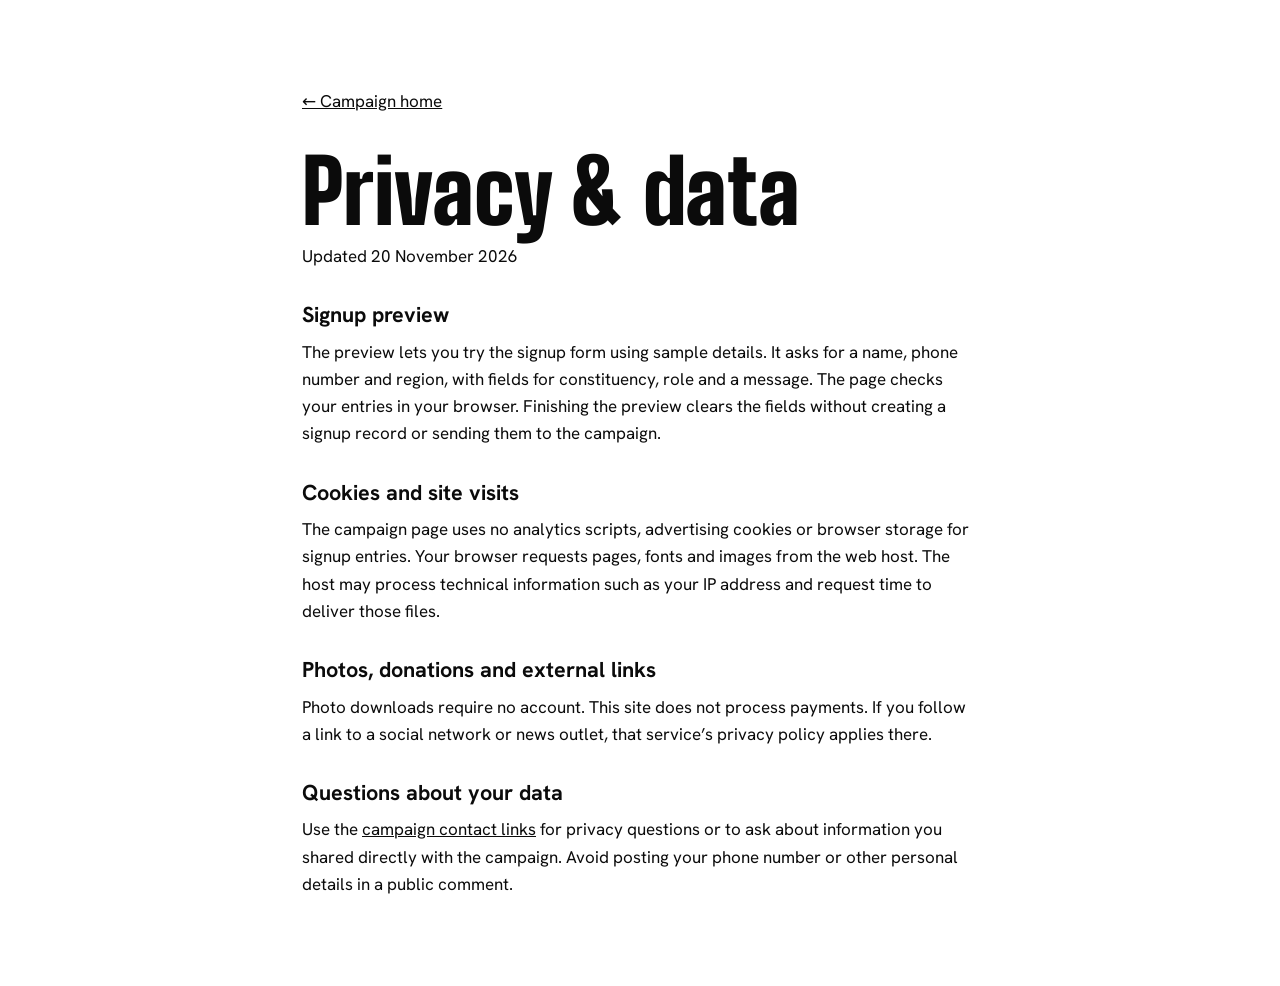
==== privacy.html @ 0f9b3337 "Add files via upload" ====
<!doctype html>
<html lang="en">
<head>
  <meta charset="utf-8" />
  <meta name="viewport" content="width=device-width, initial-scale=1" />
  <title>Privacy &amp; data | Edwin Nii Lantey Vanderpuye</title>
  <link rel="icon" href="/favicon.ico" />
  <link rel="stylesheet" href="/assets/index-BBf6ueGo.css" />
  <link rel="stylesheet" href="/assets/campaign.css" />
</head>
<body>
  <main class="privacy-page">
    <a href="/">← Campaign home</a>
    <h1>Privacy &amp; data</h1>
    <p>Updated <time datetime="2026-11-20">20 November 2026</time></p>
    <h2>Signup preview</h2>
    <p>The preview lets you try the signup form using sample details. It asks for a name, phone number and region, with fields for constituency, role and a message. The page checks your entries in your browser. Finishing the preview clears the fields without creating a signup record or sending them to the campaign.</p>
    <h2>Cookies and site visits</h2>
    <p>The campaign page uses no analytics scripts, advertising cookies or browser storage for signup entries. Your browser requests pages, fonts and images from the web host. The host may process technical information such as your IP address and request time to deliver those files.</p>
    <h2>Photos, donations and external links</h2>
    <p>Photo downloads require no account. This site does not process payments. If you follow a link to a social network or news outlet, that service’s privacy policy applies there.</p>
    <h2>Questions about your data</h2>
    <p>Use the <a href="/#join">campaign contact links</a> for privacy questions or to ask about information you shared directly with the campaign. Avoid posting your phone number or other personal details in a public comment.</p>
  </main>
</body>
</html>
---- assets/index-BBf6ueGo.css ----
@font-face{font-family:Big Shoulders Display;font-style:normal;font-display:swap;font-weight:700;src:url(/assets/big-shoulders-display-latin-700-normal-KM2fueoL.woff2) format("woff2"),url(/assets/big-shoulders-display-latin-700-normal-CMi6UoP4.woff) format("woff")}@font-face{font-family:Big Shoulders Display;font-style:normal;font-display:swap;font-weight:900;src:url(/assets/big-shoulders-display-latin-900-normal-CW8trzgu.woff2) format("woff2"),url(/assets/big-shoulders-display-latin-900-normal-DMT-1gsg.woff) format("woff")}@font-face{font-family:"Instrument Serif";font-style:normal;font-display:swap;font-weight:400;src:url(/assets/instrument-serif-latin-400-normal-DnYpCC2O.woff2) format("woff2"),url(/assets/instrument-serif-latin-400-normal-BVbkICAY.woff) format("woff")}@font-face{font-family:"Instrument Serif";font-style:italic;font-display:swap;font-weight:400;src:url(/assets/instrument-serif-latin-400-italic-DKMiL14s.woff2) format("woff2"),url(/assets/instrument-serif-latin-400-italic-u__WvvIK.woff) format("woff")}@font-face{font-family:IBM Plex Mono;font-style:normal;font-display:swap;font-weight:400;src:url(/assets/ibm-plex-mono-latin-400-normal-DMJ8VG8y.woff2) format("woff2"),url(/assets/ibm-plex-mono-latin-400-normal-CvHOgSBP.woff) format("woff")}@font-face{font-family:IBM Plex Mono;font-style:normal;font-display:swap;font-weight:500;src:url(/assets/ibm-plex-mono-latin-500-normal-DSY6xOcd.woff2) format("woff2"),url(/assets/ibm-plex-mono-latin-500-normal-CB9ihrfo.woff) format("woff")}@font-face{font-family:Hanken Grotesk Variable;font-style:normal;font-display:swap;font-weight:100 900;src:url(/assets/hanken-grotesk-cyrillic-ext-wght-normal-D_UHSL_T.woff2) format("woff2-variations");unicode-range:U+0460-052F,U+1C80-1C8A,U+20B4,U+2DE0-2DFF,U+A640-A69F,U+FE2E-FE2F}@font-face{font-family:Hanken Grotesk Variable;font-style:normal;font-display:swap;font-weight:100 900;src:url(/assets/hanken-grotesk-vietnamese-wght-normal-CHiFlh_0.woff2) format("woff2-variations");unicode-range:U+0102-0103,U+0110-0111,U+0128-0129,U+0168-0169,U+01A0-01A1,U+01AF-01B0,U+0300-0301,U+0303-0304,U+0308-0309,U+0323,U+0329,U+1EA0-1EF9,U+20AB}@font-face{font-family:Hanken Grotesk Variable;font-style:normal;font-display:swap;font-weight:100 900;src:url(/assets/hanken-grotesk-latin-ext-wght-normal-Dg-wlmqe.woff2) format("woff2-variations");unicode-range:U+0100-02BA,U+02BD-02C5,U+02C7-02CC,U+02CE-02D7,U+02DD-02FF,U+0304,U+0308,U+0329,U+1D00-1DBF,U+1E00-1E9F,U+1EF2-1EFF,U+2020,U+20A0-20AB,U+20AD-20C0,U+2113,U+2C60-2C7F,U+A720-A7FF}@font-face{font-family:Hanken Grotesk Variable;font-style:normal;font-display:swap;font-weight:100 900;src:url(/assets/hanken-grotesk-latin-wght-normal-CaVRRdDk.woff2) format("woff2-variations");unicode-range:U+0000-00FF,U+0131,U+0152-0153,U+02BB-02BC,U+02C6,U+02DA,U+02DC,U+0304,U+0308,U+0329,U+2000-206F,U+20AC,U+2122,U+2191,U+2193,U+2212,U+2215,U+FEFF,U+FFFD}@font-face{font-family:Archivo Variable;font-style:normal;font-display:swap;font-weight:100 900;font-stretch:62% 125%;src:url(/assets/archivo-vietnamese-wdth-normal-rJmnGBSt.woff2) format("woff2-variations");unicode-range:U+0102-0103,U+0110-0111,U+0128-0129,U+0168-0169,U+01A0-01A1,U+01AF-01B0,U+0300-0301,U+0303-0304,U+0308-0309,U+0323,U+0329,U+1EA0-1EF9,U+20AB}@font-face{font-family:Archivo Variable;font-style:normal;font-display:swap;font-weight:100 900;font-stretch:62% 125%;src:url(/assets/archivo-latin-ext-wdth-normal-7khWdh9v.woff2) format("woff2-variations");unicode-range:U+0100-02BA,U+02BD-02C5,U+02C7-02CC,U+02CE-02D7,U+02DD-02FF,U+0304,U+0308,U+0329,U+1D00-1DBF,U+1E00-1E9F,U+1EF2-1EFF,U+2020,U+20A0-20AB,U+20AD-20C0,U+2113,U+2C60-2C7F,U+A720-A7FF}@font-face{font-family:Archivo Variable;font-style:normal;font-display:swap;font-weight:100 900;font-stretch:62% 125%;src:url(/assets/archivo-latin-wdth-normal-DY7AcnAa.woff2) format("woff2-variations");unicode-range:U+0000-00FF,U+0131,U+0152-0153,U+02BB-02BC,U+02C6,U+02DA,U+02DC,U+0304,U+0308,U+0329,U+2000-206F,U+20AC,U+2122,U+2191,U+2193,U+2212,U+2215,U+FEFF,U+FFFD}@font-face{font-family:Archivo Variable;font-style:italic;font-display:swap;font-weight:100 900;font-stretch:62% 125%;src:url(/assets/archivo-vietnamese-wdth-italic-DS6JCx7O.woff2) format("woff2-variations");unicode-range:U+0102-0103,U+0110-0111,U+0128-0129,U+0168-0169,U+01A0-01A1,U+01AF-01B0,U+0300-0301,U+0303-0304,U+0308-0309,U+0323,U+0329,U+1EA0-1EF9,U+20AB}@font-face{font-family:Archivo Variable;font-style:italic;font-display:swap;font-weight:100 900;font-stretch:62% 125%;src:url(/assets/archivo-latin-ext-wdth-italic-Cq9u_6Zz.woff2) format("woff2-variations");unicode-range:U+0100-02BA,U+02BD-02C5,U+02C7-02CC,U+02CE-02D7,U+02DD-02FF,U+0304,U+0308,U+0329,U+1D00-1DBF,U+1E00-1E9F,U+1EF2-1EFF,U+2020,U+20A0-20AB,U+20AD-20C0,U+2113,U+2C60-2C7F,U+A720-A7FF}@font-face{font-family:Archivo Variable;font-style:italic;font-display:swap;font-weight:100 900;font-stretch:62% 125%;src:url(/assets/archivo-latin-wdth-italic-BuvkOFDm.woff2) format("woff2-variations");unicode-range:U+0000-00FF,U+0131,U+0152-0153,U+02BB-02BC,U+02C6,U+02DA,U+02DC,U+0304,U+0308,U+0329,U+2000-206F,U+20AC,U+2122,U+2191,U+2193,U+2212,U+2215,U+FEFF,U+FFFD}:root{--paper:#FFFFFF;--paper-2:#F3F4F2;--ink:#0B0B0B;--ink-2:#2B2B2B;--white:#FFFFFF;--red:#CF0921;--red-deep:#A8071B;--green:#016436;--green-2:#006B3D;--green-deep:#014A28;--muted:#6F6A60;--display:"Big Shoulders Display", "Arial Narrow", sans-serif;--serif:"Instrument Serif", Georgia, serif;--brand:"Archivo Variable", "Archivo", sans-serif;--mono:"IBM Plex Mono", ui-monospace, monospace;--sans:"Hanken Grotesk Variable", system-ui, sans-serif;--pad:clamp(18px, 3.2vw, 48px)}*{box-sizing:border-box;margin:0;padding:0}html{-webkit-text-size-adjust:100%}html.lenis,html.lenis body{height:auto}.lenis.lenis-smooth{scroll-behavior:auto!important}body{background:var(--paper);color:var(--ink);font-family:var(--sans);font-size:17px;line-height:1.5;-webkit-font-smoothing:antialiased;overflow-x:hidden}img{display:block;max-width:100%}a{color:inherit}ol,ul{list-style:none}em{font-family:var(--serif);font-style:italic;font-weight:400}.mono{font-family:var(--mono);font-size:12px;letter-spacing:.06em;text-transform:uppercase}.red{color:var(--red)}.ink{color:var(--ink)}.dim{opacity:.55}.ph{font-style:normal;background:repeating-linear-gradient(-45deg,rgba(207,9,33,.1) 0 5px,transparent 5px 10px);outline:1px dashed color-mix(in srgb,currentColor 45%,transparent);outline-offset:1px;padding:0 .35em;border-radius:2px}.grain{position:fixed;top:0;right:0;bottom:0;left:0;pointer-events:none;z-index:100;opacity:.03;mix-blend-mode:multiply;background-image:url("data:image/svg+xml,%3Csvg xmlns='http://www.w3.org/2000/svg' width='160' height='160'%3E%3Cfilter id='n'%3E%3CfeTurbulence type='fractalNoise' baseFrequency='.9' numOctaves='2' stitchTiles='stitch'/%3E%3C/filter%3E%3Crect width='100%25' height='100%25' filter='url(%23n)'/%3E%3C/svg%3E")}.dot{display:inline-block;width:8px;height:8px;border-radius:50%;background:var(--red);box-shadow:0 0 #cf092199;animation:pulse 1.8s infinite}@keyframes pulse{70%{box-shadow:0 0 0 8px #cf092100}to{box-shadow:0 0 #cf092100}}.bar{position:fixed;top:0;left:0;right:0;z-index:50;display:flex;align-items:center;gap:28px;padding:14px var(--pad);color:var(--ink);transition:background .4s,color .4s,transform .5s}.bar.scrolled{background:color-mix(in srgb,var(--paper) 88%,transparent);-webkit-backdrop-filter:blur(8px);backdrop-filter:blur(8px);border-bottom:1px solid rgba(16,16,14,.12)}.bar.hide{transform:translateY(-100%)}.brand{display:flex;align-items:center;gap:10px;text-decoration:none;font-family:var(--display);font-weight:900;font-size:24px;text-transform:uppercase;letter-spacing:.01em}.wm{display:flex;flex-direction:column;font-family:var(--brand);text-transform:uppercase;line-height:.9;color:var(--ink)}.wm-1{font-weight:800;font-size:12.5px;letter-spacing:.015em;font-stretch:108%}.wm-2{font-weight:900;font-style:italic;font-size:19px;letter-spacing:-.005em;font-stretch:110%}.brand-lion{width:44px;height:44px;display:block;flex:none;margin:-4px 0}.brand-sep{width:1px;height:30px;background:#0b0b0b2e;flex:none}.brand-ndc{width:34px;height:30px;flex:none}.nav{display:flex;gap:26px;margin-left:auto}.nav a{font-family:var(--mono);font-size:12px;letter-spacing:.08em;text-transform:uppercase;text-decoration:none;position:relative}.nav a:after{content:"";position:absolute;left:0;right:100%;bottom:-4px;height:1px;background:currentColor;transition:right .35s cubic-bezier(.6,0,.2,1)}.nav a:hover:after{right:0}.bar-live{display:flex;align-items:center;gap:8px}.bar-live [data-days]{font-weight:500}.btn-join{white-space:nowrap;font-family:var(--mono);font-size:12px;letter-spacing:.08em;text-transform:uppercase;text-decoration:none;background:var(--ink);color:var(--paper);padding:11px 16px;border-radius:999px;transition:background .3s}.btn-join:hover{background:var(--red)}.hero{position:relative;min-height:max(100svh,760px);padding:0 var(--pad);overflow:hidden;background:#fff}.hero-meta{position:absolute;top:76px;left:var(--pad);right:var(--pad);display:flex;justify-content:space-between;border-top:1px solid var(--ink);padding-top:10px;z-index:3}.hero-name{position:relative;z-index:1;padding-top:108px;font-family:var(--display);font-weight:900;text-transform:uppercase;line-height:.8;letter-spacing:-.005em;font-size:clamp(64px,19.2vw,330px);color:var(--ink)}.hero-name .line{display:block;overflow:hidden;padding-bottom:.02em}.hero-name .in{display:block;white-space:nowrap}.hero-name .l2 .in{color:var(--red)}.hero-figure{position:absolute;z-index:2;bottom:0;left:49%;width:min(36vw,620px);transform-origin:bottom center}.hero-figure img{width:100%;height:auto;filter:contrast(1.04) saturate(.96)}.hero-slogan{position:absolute;z-index:3;left:var(--pad);bottom:44px;width:min(36vw,520px)}.kicker{margin-bottom:14px}.slogan{font-family:var(--brand);font-weight:800;font-size:clamp(34px,3.9vw,64px);line-height:.98;letter-spacing:-.025em;color:var(--red)}.slogan span{display:inline-block}.hero-lede{margin-top:18px;max-width:40ch;font-size:17px;color:var(--ink-2)}.scoreboard{position:absolute;z-index:3;right:var(--pad);bottom:44px;background:var(--ink);color:var(--paper);width:330px;border-radius:4px;overflow:hidden;box-shadow:0 30px 60px -30px #00000080}.sb-head,.sb-foot{display:flex;justify-content:space-between;align-items:center;padding:10px 14px;font-size:11px}.sb-head{background:var(--red)}.sb-head .dot{background:#fff;margin-right:6px;vertical-align:1px}.sb-cells{display:grid;grid-template-columns:repeat(4,1fr);border-top:1px solid rgba(255,255,255,.08)}.sb-cells div{padding:12px 0 10px;text-align:center;border-right:1px solid rgba(255,255,255,.1)}.sb-cells div:last-child{border-right:0}.sb-cells b{display:block;font-family:var(--display);font-weight:900;font-size:46px;line-height:1;font-variant-numeric:tabular-nums}.sb-cells span{font-size:10px;opacity:.6}.sb-foot{border-top:1px solid rgba(255,255,255,.1);opacity:.85}.hero-scroll{position:absolute;z-index:3;left:50%;bottom:16px;transform:translate(-50%);text-decoration:none;opacity:.6;display:none}.ticker{background:var(--red);color:#fff;overflow:hidden;white-space:nowrap;border-block:1px solid var(--ink)}.ticker-track{display:inline-flex;gap:28px;align-items:center;padding:14px 0;animation:tick 60s linear infinite;font-family:var(--display);font-weight:700;text-transform:uppercase;font-size:22px;letter-spacing:.02em}.ticker-track i{font-style:normal;opacity:.7;font-size:14px}@keyframes tick{to{transform:translate(-50%)}}.thesis{background:var(--ink);color:var(--paper);padding:clamp(90px,14vw,200px) var(--pad);display:grid;grid-template-columns:1fr 3fr;gap:40px 6vw;position:relative}.thesis-label{display:flex;gap:16px;align-items:flex-start;border-top:1px solid rgba(255,255,255,.25);padding-top:12px;height:max-content}.thesis-label span:first-child{color:var(--red)}.thesis-quote p{font-family:var(--serif);font-size:clamp(40px,5.6vw,92px);line-height:1.02;letter-spacing:-.01em}.thesis-quote p .w{opacity:.16;transition:none}.thesis-quote footer{margin-top:32px;opacity:.6}.thesis-aside{grid-column:2;display:grid;grid-template-columns:minmax(0,46ch) auto;justify-content:space-between;align-items:end;gap:30px;border-top:1px solid rgba(255,255,255,.25);padding-top:24px;margin-top:20px}.thesis-aside p{font-size:19px;color:#fffc}.thesis-aside em{color:var(--paper);font-size:1.12em}.link-arrow{text-decoration:none;color:var(--paper);border-bottom:1px solid var(--red);padding-bottom:4px;white-space:nowrap}.act{position:relative;display:grid;grid-template-columns:minmax(0,5fr) minmax(0,7fr);gap:4vw;padding:clamp(80px,10vw,150px) var(--pad);min-height:100svh;overflow:hidden}.act-1{background:var(--paper)}.act-2{background:var(--green);color:var(--paper)}.act-3{background:var(--red);color:#fff}.act-side{position:sticky;top:90px;align-self:start}.act-cap{margin-top:28px;padding-top:12px;border-top:1px solid currentColor;max-width:280px;opacity:.75}.act-num{font-family:var(--serif);font-size:clamp(160px,26vw,440px);line-height:.75;letter-spacing:-.04em;opacity:.95}.act-1 .act-num{color:var(--red)}.act-2 .act-num{color:var(--white)}.act-3 .act-num{color:var(--ink)}.act-body{max-width:760px}.act-k{display:flex;justify-content:space-between;border-top:1px solid currentColor;padding-top:10px;opacity:.85}.act-title{font-family:var(--display);font-weight:900;text-transform:uppercase;font-size:clamp(84px,13vw,220px);line-height:.82;margin:28px 0 24px;letter-spacing:-.01em}.act-2{color:var(--white)}.act-lede{font-family:var(--serif);font-size:clamp(26px,2.6vw,40px);line-height:1.12;max-width:24ch}.act-q{margin:44px 0 40px;padding-left:22px;border-left:3px solid currentColor;font-size:19px;line-height:1.45;max-width:52ch}.act-1 .act-q{border-color:var(--red)}.act-q cite{display:block;margin-top:10px;font-style:normal;opacity:.65}.act-list li{display:grid;grid-template-columns:56px 1fr;padding:18px 0;border-top:1px solid color-mix(in srgb,currentColor 30%,transparent);font-size:19px;font-weight:500}.act-list li:last-child{border-bottom:1px solid color-mix(in srgb,currentColor 30%,transparent)}.act-list li>.mono{padding-top:4px;opacity:.6}.act-3 .ph{background:repeating-linear-gradient(-45deg,rgba(0,0,0,.12) 0 5px,transparent 5px 10px)}.record{background:var(--paper);position:relative}.record-pin{min-height:100svh;display:flex;flex-direction:column;justify-content:center;padding:110px 0 60px;overflow:hidden}.record-head{padding:0 var(--pad);display:flex;justify-content:space-between;align-items:flex-end;gap:30px;margin-bottom:56px}.record-head h2{font-family:var(--display);font-weight:900;text-transform:uppercase;font-size:clamp(48px,6.6vw,112px);line-height:.88;max-width:12ch;text-align:right}.record-head h2 em{text-transform:none;color:var(--red);font-size:.86em}.record-track{display:flex;gap:0;padding:0 var(--pad);width:max-content;will-change:transform}.rc{position:relative;width:330px;flex:none;padding:22px 26px 30px 0;margin-right:26px;border-top:2px solid var(--ink)}.rc b{display:block;font-family:var(--display);font-weight:900;font-size:112px;line-height:.9;color:transparent;-webkit-text-stroke:1.5px var(--ink);margin-bottom:18px}.rc h3{font-family:var(--display);font-weight:700;text-transform:uppercase;font-size:28px;line-height:1;margin-bottom:10px}.rc p{color:var(--ink-2);max-width:30ch}.rc .tag{display:inline-block;margin-top:12px;font-size:10px;background:var(--paper-2);padding:4px 8px}.rc-big b{color:var(--ink);-webkit-text-stroke:0}.rc-red{border-color:var(--red)}.rc-red b{color:var(--red);-webkit-text-stroke:0}.rc-end{background:var(--ink);color:var(--paper);padding-left:26px;border-color:var(--ink)}.rc-end b{color:var(--paper);-webkit-text-stroke:0}.rc-end p{color:#ffffffb3}.record-progress{margin:56px var(--pad) 0;height:2px;background:#10100e1f}.record-progress i{display:block;height:100%;width:100%;background:var(--red);transform-origin:left;transform:scaleX(0)}.numbers{background:var(--ink);color:var(--paper);display:grid;grid-template-columns:repeat(4,1fr);border-top:1px solid rgba(255,255,255,.1)}.num{padding:56px var(--pad) 48px;border-right:1px solid rgba(255,255,255,.14);border-bottom:1px solid rgba(255,255,255,.14)}.num b{display:block;font-family:var(--display);font-weight:900;font-size:clamp(90px,11vw,180px);line-height:.85;font-variant-numeric:tabular-nums}.num span{display:block;margin-top:18px;max-width:24ch;color:#ffffffb8}.num-wide{grid-column:1/-1;display:grid;grid-template-columns:auto 1fr;align-items:center;gap:5vw;border-right:0}.num-wide b{color:var(--red);font-size:clamp(120px,16vw,260px)}.num-wide span{font-family:var(--serif);font-size:clamp(28px,3.2vw,52px);line-height:1.08;color:var(--paper);max-width:26ch;margin:0}.src{display:block;margin-top:18px;font-size:11px;opacity:.6;text-decoration:none;font-family:var(--mono)}.pull{display:grid;grid-template-columns:4fr 7fr;gap:6vw;padding:clamp(80px,10vw,160px) var(--pad);align-items:center}.pull-photo{position:relative}.pp-panel{position:relative;aspect-ratio:4/5;background:var(--ink);overflow:hidden;display:flex;align-items:flex-end;justify-content:center}.pp-word{position:absolute;top:-.06em;left:-.04em;font-family:var(--display);font-weight:900;text-transform:uppercase;font-size:clamp(160px,22vw,380px);line-height:.8;color:#23231f;letter-spacing:-.02em}.pp-panel img{position:relative;width:88%;height:auto;filter:grayscale(1) contrast(1.12) brightness(1.08)}.pp-panel:after{content:"";position:absolute;left:0;right:0;bottom:0;height:6px;background:var(--red)}.pull-photo figcaption{margin-top:12px;font-size:11px;color:var(--muted);display:flex;justify-content:space-between;gap:10px}.pull-text blockquote p{font-family:var(--serif);font-size:clamp(34px,4vw,66px);line-height:1.04;letter-spacing:-.01em}.pull-text blockquote footer{margin-top:22px;color:var(--muted)}.pull-small{margin-top:40px;padding-top:22px;border-top:1px solid var(--ink);max-width:48ch;font-size:19px}.trail{padding:clamp(80px,10vw,150px) var(--pad);background:var(--paper-2)}.trail-head{display:grid;grid-template-columns:1fr 2fr 1.2fr;gap:30px;align-items:end;margin-bottom:64px}.trail-head h2{font-family:var(--display);font-weight:900;text-transform:uppercase;font-size:clamp(52px,7vw,120px);line-height:.86}.trail-head h2 em{text-transform:none;color:var(--red)}.trail-note{color:var(--ink-2)}.trail-grid{display:grid;grid-template-columns:1.25fr 1fr;gap:6vw}.trail-k{display:flex;justify-content:space-between;border-top:2px solid var(--ink);padding-top:10px;margin-bottom:10px}.trail-k span{color:var(--muted)}.trail-k.second{margin-top:56px}.trail-list{columns:2;column-gap:40px;counter-reset:c}.trail-list li{break-inside:avoid;display:flex;gap:16px;align-items:baseline;padding:12px 0;border-bottom:1px solid rgba(16,16,14,.14);font-family:var(--display);font-weight:700;text-transform:uppercase;font-size:clamp(24px,2.3vw,36px);line-height:1}.trail-list li:before{counter-increment:c;content:counter(c,decimal-leading-zero);font-family:var(--mono);font-size:11px;color:var(--red);font-weight:500}.dots{display:grid;grid-template-columns:repeat(12,1fr);gap:8px;margin:22px 0 18px}.dots i{aspect-ratio:1;border-radius:50%;border:1.5px solid var(--ink)}.dots i{animation:visit 4.6s infinite;animation-delay:calc(var(--i)*.2s)}@keyframes visit{0%,9%{background:var(--red);border-color:var(--red)}16%,to{background:transparent}}.trail-goal{font-family:var(--serif);font-size:30px;line-height:1.1;max-width:22ch}.stops li{display:grid;grid-template-columns:90px 1fr;gap:16px;padding:14px 0;border-bottom:1px solid rgba(16,16,14,.14);font-size:15px;color:var(--ink-2)}.stops .ph{justify-self:start}.voices{background:var(--green-deep);color:var(--paper);padding:clamp(80px,10vw,150px) var(--pad)}.voices-head{display:flex;justify-content:space-between;align-items:flex-end;margin-bottom:60px;gap:20px}.voices-head h2{font-family:var(--display);font-weight:900;text-transform:uppercase;font-size:clamp(52px,7vw,120px);line-height:.86;text-align:right}.voices-head h2 em{text-transform:none;color:var(--white);opacity:.9}.voices-rail{display:grid;grid-template-columns:repeat(3,1fr);gap:0;border-top:1px solid rgba(255,255,255,.4)}.voice{position:relative;padding:34px 34px 30px 0;display:flex;flex-direction:column;justify-content:space-between;min-height:340px}.voice+.voice{padding-left:34px;border-left:1px solid rgba(255,255,255,.18)}.voice blockquote{font-family:var(--serif);font-size:clamp(26px,2.4vw,36px);line-height:1.12;margin:26px 0 40px}.voice blockquote:before{content:"“";display:block;font-size:2.4em;line-height:.6;color:var(--red);margin-bottom:6px}.voice blockquote .ph{background:none;outline:none;padding:0;font-style:italic;color:#ffffff80}.voice figcaption{display:flex;gap:16px;align-items:center}.v-dot{flex:none;width:58px;height:58px;border-radius:50%;border:1px dashed rgba(255,255,255,.5);display:grid;place-items:center;font-size:9px;opacity:.7}.v-who{display:flex;flex-direction:column;gap:6px;align-items:flex-start;font-size:11px}.v-who .ph{background:repeating-linear-gradient(-45deg,rgba(255,255,255,.14) 0 5px,transparent 5px 10px)}.stamp{align-self:flex-start;border:1.5px solid var(--white);color:var(--white);padding:5px 9px;font-size:10px;transform:rotate(-2deg)}.voices-note{margin-top:28px;opacity:.55;font-size:11px}.press{padding:clamp(80px,10vw,150px) var(--pad)}.press-head{display:flex;justify-content:space-between;align-items:flex-end;margin-bottom:40px}.press-head h2{font-family:var(--display);font-weight:900;text-transform:uppercase;font-size:clamp(52px,7vw,120px);line-height:.86}.press-list{border-top:2px solid var(--ink)}.press-list a{display:grid;grid-template-columns:110px 1fr 200px 40px;gap:20px;align-items:baseline;padding:24px 0;border-bottom:1px solid rgba(16,16,14,.16);text-decoration:none;position:relative;transition:padding .35s cubic-bezier(.6,0,.2,1),color .3s}.p-title{font-family:var(--serif);font-size:clamp(22px,2.2vw,34px);line-height:1.1}.p-out{color:var(--muted)}.p-arrow{font-size:22px;justify-self:end;transition:transform .35s}.press-list a:hover{padding-left:18px;color:var(--red)}.press-list a:hover .p-arrow{transform:translate(4px,-4px)}.press-kit{margin-top:40px;display:grid;grid-template-columns:110px 1fr;gap:20px;color:var(--ink-2)}.join{background:var(--ink);color:var(--paper);padding:clamp(80px,10vw,150px) var(--pad);display:grid;grid-template-columns:5fr 7fr;gap:6vw}.join h2{font-family:var(--display);font-weight:900;text-transform:uppercase;font-size:clamp(56px,7.2vw,124px);line-height:.86;margin:18px 0 26px}.join h2 em{text-transform:none;color:var(--red)}.join-left>p:not(.mono){font-size:19px;color:#ffffffbf;max-width:34ch}.join-meta{margin-top:44px}.join-meta li{display:flex;justify-content:space-between;padding:14px 0;border-top:1px solid rgba(255,255,255,.18)}.join-meta li span:first-child{opacity:.6}.join-form{display:grid;grid-template-columns:1fr 1fr;gap:26px 28px;align-content:start}.f{display:flex;flex-direction:column;gap:8px;border:0}.f.full,.roles{grid-column:1/-1}.f>span,.f legend{opacity:.6}.f em{text-transform:none;font-size:13px}.f input,.f select,.f textarea{font:inherit;font-size:19px;color:var(--paper);background:transparent;border:0;border-bottom:1px solid rgba(255,255,255,.35);padding:10px 0;border-radius:0;outline:none;transition:border-color .3s;width:100%;resize:vertical}.f select{-webkit-appearance:none;-moz-appearance:none;appearance:none;background-image:linear-gradient(45deg,transparent 50%,var(--paper) 50%),linear-gradient(-45deg,transparent 50%,var(--paper) 50%);background-size:6px 6px;background-position:calc(100% - 10px) 55%,calc(100% - 4px) 55%;background-repeat:no-repeat}.f select option{color:var(--ink)}.f input::placeholder,.f textarea::placeholder{color:#ffffff4d}.f input:focus,.f select:focus,.f textarea:focus{border-color:var(--red)}.f.err input,.f.err select{border-color:var(--red)}.roles{display:flex;flex-direction:row;flex-wrap:wrap;gap:10px;align-items:center}.roles legend{width:100%;margin-bottom:10px}.roles label{cursor:pointer;position:relative}.roles input{position:absolute;left:0;top:0;width:1px;height:1px;opacity:0;pointer-events:none}.roles span{display:inline-block;padding:10px 18px;border:1px solid rgba(255,255,255,.35);border-radius:999px;font-size:15px;transition:all .25s}.roles input:checked+span{background:var(--paper);color:var(--ink);border-color:var(--paper)}.roles input:focus-visible+span{outline:2px solid var(--red);outline-offset:2px}.submit{grid-column:1/-1;justify-self:start;display:flex;gap:40px;align-items:center;font-family:var(--display);font-weight:900;text-transform:uppercase;font-size:30px;background:var(--red);color:#fff;border:0;padding:18px 26px;cursor:pointer;transition:background .3s,gap .35s}.submit:hover{background:var(--red-deep);gap:60px}.form-status{grid-column:1/-1;min-height:1em;color:var(--white)}.foot{background:var(--green-deep);color:#fff;padding:60px var(--pad) 30px;overflow:hidden}.foot-mark{font-family:var(--display);font-weight:900;text-transform:uppercase;font-size:17.6vw;line-height:.8;white-space:nowrap;letter-spacing:-.01em;margin-bottom:40px}.foot-mark .red{color:var(--red)}.foot-row{display:flex;justify-content:space-between;gap:20px;flex-wrap:wrap;padding:16px 0;border-top:1px solid rgba(255,255,255,.35)}.foot-row.fine{font-size:13px;opacity:.85}.foot-row.fine p{max-width:60ch}.foot .ph{background:repeating-linear-gradient(-45deg,rgba(255,255,255,.12) 0 5px,transparent 5px 10px)}.launch-chip{display:inline-flex;align-items:stretch;gap:0;text-decoration:none;margin-bottom:18px;box-shadow:0 10px 24px -16px #00000080}.lc{display:flex;align-items:center;padding:8px 11px;font-family:var(--display);font-weight:900;text-transform:uppercase;font-size:15px;letter-spacing:.02em;color:#fff;line-height:1}.lc-r{background:var(--red)}.lc-k{background:var(--ink)}.lc-g{background:var(--green)}.lc-t{display:flex;align-items:center;padding:0 12px;background:#fff;border:1px solid rgba(11,11,11,.14);border-left:0;font-size:10.5px;color:var(--ink)}.launch-chip:hover .lc-t{color:var(--red)}.launch{position:relative;overflow:hidden;background:radial-gradient(90% 120% at 85% 0%,#0B7A45 0%,var(--green) 38%,var(--green-deep) 100%);color:#fff;padding:clamp(90px,11vw,170px) var(--pad);display:grid;grid-template-columns:minmax(0,7fr) minmax(0,5fr);gap:5vw;align-items:end}.launch-lion{position:absolute;right:-7vw;top:-6vw;width:min(52vw,820px);height:auto;opacity:.07;pointer-events:none}.launch-main,.launch-side{position:relative;z-index:1}.launch-k{display:flex;align-items:center;gap:12px;flex-wrap:wrap;margin-bottom:26px;color:#fffc}.lk-dot{width:8px;height:8px;border-radius:50%;background:var(--red);box-shadow:0 0 0 3px #ffffff26}.launch-in{border:1px solid rgba(255,255,255,.4);padding:3px 8px;border-radius:999px}.launch-in:empty{display:none}.launch-h{line-height:.8}.outline{display:block;font-family:var(--display);font-weight:700;text-transform:uppercase;font-size:clamp(60px,8.4vw,150px);color:transparent;-webkit-text-stroke:1.4px #7EE2A8;letter-spacing:.05em;line-height:.9;margin-bottom:.06em}.tall{display:block;font-family:var(--display);font-weight:900;font-size:clamp(96px,13.6vw,250px);letter-spacing:-.01em;line-height:.8;color:#fff}.chips{display:flex;flex-wrap:wrap;align-items:center;gap:10px;margin-top:44px}.chip{display:inline-flex;flex-direction:column;justify-content:center;padding:12px 18px;min-height:76px;font-family:var(--display);text-transform:uppercase;line-height:.92;box-shadow:0 18px 30px -20px #0009}.chip b{font-weight:900;font-size:34px;letter-spacing:.01em}.chip small{font-family:var(--display);font-weight:700;font-size:19px;letter-spacing:.03em}.chip-r{background:var(--red)}.chip-k{background:var(--ink);flex-direction:row;align-items:center;gap:10px}.chip-k svg{width:30px;height:30px;color:#f39c12;flex:none}.chip-k span{display:flex;flex-direction:column}.chip-g{width:76px;height:76px;padding:0;align-items:center;border-radius:50%;background:var(--green-deep);border:2px solid rgba(255,255,255,.85)}.chip-g b{font-size:26px}.launch-side{display:grid;grid-template-columns:minmax(0,220px) minmax(0,1fr);gap:28px;align-items:end}.launch-poster img{width:100%;height:auto;box-shadow:0 30px 60px -30px #000000b3;outline:1px solid rgba(255,255,255,.15)}.launch-poster.slot figcaption{position:static;background:none;padding:0;margin-top:10px;font-size:10px;color:#ffffffa6}.launch-poster a{color:#fff}.launch-copy p{font-size:18px;line-height:1.45;color:#ffffffe0}.launch-tbc{margin-top:14px;font-size:14px!important}.launch-tbc .ph{background:repeating-linear-gradient(-45deg,rgba(255,255,255,.12) 0 5px,transparent 5px 10px)}.btn-cal{display:inline-flex;gap:14px;align-items:center;margin-top:22px;background:#fff;color:var(--green-deep);text-decoration:none;padding:13px 18px;border-radius:999px;transition:background .3s,color .3s}.btn-cal:hover{background:var(--red);color:#fff}.c-photos{display:grid;grid-template-columns:1fr 1fr 1.5fr;gap:8px;margin:6px 0 8px}.c-photos .slot{aspect-ratio:3/4}.c-photos .slot:last-child{aspect-ratio:auto}.slot{position:relative;overflow:hidden;background:var(--paper-2);margin:0}.slot img{width:100%;height:100%;object-fit:cover;display:block;transition:transform 1.2s cubic-bezier(.2,.7,.2,1)}.slot:hover img{transform:scale(1.04)}.slot figcaption{position:absolute;left:10px;bottom:10px;background:var(--ink);color:#fff;font-size:10px;padding:4px 8px}.diary li{display:grid;grid-template-columns:64px 1fr auto;gap:14px;align-items:baseline;padding:13px 0;border-bottom:1px solid rgba(11,11,11,.12)}.diary time{color:var(--red);font-weight:500}.diary b{font-family:var(--display);font-weight:700;text-transform:uppercase;font-size:21px;line-height:1.05}.d-tag{font-size:10px;color:var(--muted)}.diary .now .d-tag{background:var(--red);color:#fff;padding:3px 7px}.diary .key{background:var(--green);color:#fff;margin:4px -12px;padding:14px 12px;border-bottom:0}.diary .key time,.diary .key .d-tag{color:#fff}.diary .tbc{color:var(--muted)}.dispatch{margin-top:100px;display:grid;grid-template-columns:minmax(0,5fr) minmax(0,7fr);gap:5vw;align-items:start;border-top:2px solid var(--ink);padding-top:30px}.dispatch-k{display:flex;gap:6px;margin-bottom:22px}.chip-mini{padding:5px 8px;color:#fff;font-size:10px}.chip-mini.r{background:var(--red)}.chip-mini.k{background:var(--ink)}.chip-mini.g{background:var(--green)}.dispatch-h{font-family:var(--display);font-weight:900;text-transform:uppercase;font-size:clamp(46px,5vw,84px);line-height:.86;margin-bottom:28px}.dispatch-h span{color:var(--red);font-weight:700}.dispatch blockquote p{font-family:var(--serif);font-size:clamp(20px,1.65vw,26px);line-height:1.28;margin-bottom:.75em;color:var(--ink-2)}.dispatch mark{background:none;color:var(--green-2);font-style:italic}.dispatch blockquote footer{margin-top:18px;font-size:11px;color:var(--muted)}.mosaic{display:grid;grid-template-columns:repeat(6,1fr);grid-auto-rows:minmax(0,7.2vw);gap:8px}.m-a{grid-column:span 4;grid-row:span 3}.m-b{grid-column:span 2;grid-row:span 3}.m-c,.m-d,.m-e{grid-column:span 2;grid-row:span 2}.join h2 .jh-1{display:block;font-family:var(--serif);font-weight:400;font-style:italic;text-transform:none;color:var(--paper);font-size:.62em;line-height:1}.join h2 .jh-2{display:block;font-family:var(--brand);font-weight:900;font-style:italic;letter-spacing:-.035em;color:#fff;font-size:.78em;line-height:.95}.xpost{border-left:3px solid var(--red);padding-left:20px;margin:0 0 26px}.xpost p{font-family:var(--serif);font-size:24px;line-height:1.25;color:#fff}.xpost footer{margin-top:10px;font-size:11px;opacity:.65}.xpost a{color:#fff}.gh-flag{display:inline-block;width:1.15em;height:.78em;vertical-align:-.06em;background:linear-gradient(#ce1126 0,#ce1126 33.3%,#fcd116 33.3%,#fcd116 66.6%,#006b3f 66.6%);position:relative;margin:0 .1em}.gh-flag i{position:absolute;left:50%;top:50%;width:.36em;height:.36em;transform:translate(-50%,-50%);background:#000;clip-path:polygon(50% 0,61% 35%,98% 35%,68% 57%,79% 91%,50% 70%,21% 91%,32% 57%,2% 35%,39% 35%)}.inline-lion{display:inline-block;width:1.05em;height:1.05em;vertical-align:-.18em;margin:0 .05em}.socials{margin-top:34px;border-top:1px solid rgba(255,255,255,.18)}.socials a{display:grid;grid-template-columns:90px 1fr auto;gap:12px;align-items:baseline;padding:14px 0;border-bottom:1px solid rgba(255,255,255,.18);text-decoration:none;transition:color .3s,padding .3s}.socials a span.mono{opacity:.6}.socials b{font-weight:500}.socials a:hover{color:var(--red);padding-left:8px}.foot-brand{display:flex;align-items:center;gap:16px;flex-wrap:wrap}.foot-brand .wm{color:#fff}.foot-brand .wm-1{font-size:15px}.foot-brand .wm-2{font-size:24px}.foot-brand .brand-sep{background:#ffffff4d;height:44px}.fb-lion{width:64px;height:64px}.fb-ndc{width:52px;height:46px}.fb-slogan{font-family:var(--brand);font-weight:800;font-size:15px;line-height:1;letter-spacing:-.01em;color:#fff;margin-left:6px}.foot-social{display:flex;gap:18px}.foot-social a{text-decoration:none;border-bottom:1px solid rgba(255,255,255,.4)}.foot-social a:hover{border-color:#fff}.foot-row{align-items:center}.rv{will-change:transform,opacity}.sm-only{display:none}@media (max-width:1100px){.nav{display:none}.scoreboard{width:290px}.sb-cells b{font-size:38px}}@media (max-width:900px){body{font-size:16px}.bar{gap:14px;padding:12px var(--pad)}.bar-live{margin-left:auto}.sm-only{display:inline}.lg-only{display:none}.btn-join{padding:9px 12px;font-size:11px}.hide-sm{display:none}.hero{min-height:auto;padding-bottom:34px;display:flex;flex-direction:column;background:linear-gradient(180deg,#FFFFFF 0%,var(--paper) 70%)}.hero-meta{position:static;order:0;margin-top:68px;font-size:10px;flex-direction:column;gap:2px}.hero-name{order:1;padding-top:12px;font-size:18.6vw;line-height:.8;letter-spacing:-.01em}.hero-figure{order:2;position:relative;left:auto;bottom:auto;z-index:2;width:90vw;height:100vw;margin:-5vw calc(var(--pad) * -1) 0 auto;overflow:hidden}.hero-figure img{width:100%;height:auto}.scoreboard{order:3;position:relative;right:auto;bottom:auto;width:100%;margin-top:-16vw;z-index:3;border-radius:2px}.sb-cells b{font-size:11vw}.hero-slogan{order:4;position:relative;left:auto;bottom:auto;width:auto;margin-top:24px;padding:0;background:none;box-shadow:none}.slogan span{display:block}.hero-lede{font-size:16px;margin-top:16px;max-width:none}.ticker-track{font-size:18px;padding:11px 0}.thesis{grid-template-columns:1fr}.thesis-aside{grid-column:1;grid-template-columns:1fr}.act{grid-template-columns:1fr;min-height:auto;gap:0}.act-side{position:relative;top:0;margin-bottom:24px}.act-num{font-size:44vw}.act-cap{margin-top:14px}.act-q,.act-list li{font-size:17px}.record-pin{min-height:auto;padding:90px 0 60px}.record-head{flex-direction:column;align-items:flex-start}.record-head h2{text-align:left}.record-track{flex-direction:column;width:auto}.rc{width:auto;margin-right:0;display:grid;grid-template-columns:110px 1fr;column-gap:18px;padding:18px 0 22px}.rc b{font-size:56px;grid-row:span 3;margin:0}.rc h3{font-size:24px}.rc-end{padding:18px}.record-progress{display:none}.numbers{grid-template-columns:1fr 1fr}.num{padding:36px var(--pad)}.num-wide{grid-template-columns:1fr;gap:10px}.pull{grid-template-columns:1fr;gap:40px}.trail-head{grid-template-columns:1fr;gap:16px}.trail-grid{grid-template-columns:1fr;gap:60px}.trail-list{columns:1}.trail-k{flex-wrap:wrap;gap:4px 12px}.voices-head{flex-direction:column;align-items:flex-start}.voices-head h2{text-align:left}.voices-rail{grid-template-columns:1fr}.voice,.voice+.voice{padding:30px 0;border-left:0;border-bottom:1px solid rgba(255,255,255,.18);min-height:0}.press-head{margin-bottom:24px;flex-direction:column;align-items:flex-start;gap:14px}.press-list a{grid-template-columns:1fr 30px;gap:6px 12px;padding:20px 0}.p-date{grid-row:1;grid-column:1}.p-title,.p-out{grid-column:1}.p-arrow{grid-row:1/span 3;grid-column:2;align-self:center}.press-kit{grid-template-columns:1fr;gap:6px}.join{grid-template-columns:1fr;gap:50px}.join-form{grid-template-columns:1fr}.submit{font-size:24px;width:100%;justify-content:space-between}}@media (max-width:1100px){.launch{grid-template-columns:1fr;gap:56px}.launch-side{grid-template-columns:200px 1fr}.dispatch{grid-template-columns:1fr;gap:40px}.mosaic{grid-auto-rows:minmax(0,12vw)}}@media (max-width:900px){.brand-sep,.brand-ndc{display:none}.wm-1{font-size:10.5px}.wm-2{font-size:16px}.brand-lion{width:38px;height:38px}.bar{gap:10px}.launch-chip{margin-bottom:14px}.lc{font-size:13px;padding:7px 9px}.lc-t{display:none}.slogan{font-size:12.4vw;line-height:.95}.launch-lion{width:110vw;right:-30vw;top:-10vw;opacity:.06}.outline{font-size:17vw}.tall{font-size:23vw}.chips{margin-top:30px}.chip{min-height:64px;padding:10px 14px}.chip b{font-size:26px}.chip small{font-size:15px}.chip-g{width:64px;height:64px}.chip-g b{font-size:21px}.launch-side{grid-template-columns:1fr;gap:28px}.launch-poster{width:62%}.launch-copy p{font-size:16px}.c-photos{grid-template-columns:1fr 1fr}.c-photos .slot:last-child{grid-column:1/-1;aspect-ratio:3/2}.diary li{grid-template-columns:56px 1fr;row-gap:4px}.diary .d-tag{grid-column:2;justify-self:start}.diary b{font-size:19px}.mosaic{grid-template-columns:repeat(2,1fr);grid-auto-rows:auto}.mosaic .slot{grid-column:span 1;grid-row:auto;aspect-ratio:3/2}.mosaic .m-a{grid-column:1/-1}.mosaic .m-b{aspect-ratio:3/4;grid-row:span 2}.xpost p{font-size:20px}.socials a{grid-template-columns:76px 1fr auto}.socials b{font-size:14px;word-break:break-all}.foot-brand .brand-sep{display:none}}@media (max-width:380px){.bar{gap:10px}.brand{font-size:21px}.bar-live .dim{display:none}}@media (prefers-reduced-motion:reduce){.ticker-track,.dot{animation:none}}.frac{display:flex!important;align-items:baseline}.frac i{font-style:normal;font-weight:700;margin:0 .02em;opacity:.9}.launch-poster.slot{background:none;overflow:visible}.launch-poster.slot:hover img{transform:none}
---- assets/campaign.css ----
.bar .brand-ndc { display: block; width: 46px; height: 41px; }
.nav { gap: clamp(14px, 1.5vw, 26px); }
.nav a, .nav summary { font: 600 15px var(--mono); letter-spacing: .04em; white-space: nowrap; }
.nav { align-items: center; }
.agenda-menu { position: relative; }
.agenda-menu summary { cursor: pointer; text-transform: uppercase; }
.agenda-links { position: absolute; top: calc(100% + 10px); left: 0; min-width: max-content; display: grid; gap: 14px; padding: 16px; color: var(--ink); background: var(--paper); border: 1px solid currentColor; }
.hero .hero-figure { z-index: 2; mix-blend-mode: normal; }
.hero .hero-name { z-index: 1; }
main > section:not(.launch), .act { position: relative; isolation: isolate; }
main > section:not(.launch, .acts)::before, .act::before {
  content: "";
  position: absolute;
  inset: 0;
  z-index: -1;
  background: url("/img/lion-white.webp") right top / min(62vw, 700px) auto no-repeat;
  opacity: .07;
  filter: brightness(0);
  pointer-events: none;
}
.act-2::before, main > :is(.join, .donate-panel)::before { filter: none; }
.act-portrait { display: block; width: min(100%, 340px); height: auto; }
main > :is(.record, .numbers, .trail, .press, .join, .donate-panel)::after {
  content: "";
  position: absolute;
  inset: 0;
  z-index: -1;
  background: url("/img/nii-hero-removebg.png") right bottom / min(36vw, 300px) auto no-repeat;
  opacity: .14;
  pointer-events: none;
}
.record-head #record-h { font-size: clamp(32px, 5.5vw, 90px); max-width: 21ch; }
.thesis-profile { align-self: start; }
.thesis-profile h2 { margin: 0 0 16px; font-size: 14px; }
.thesis-profile img { display: block; width: min(100%, 270px); height: auto; background: var(--green-deep); }
@media (max-width: 900px) {
  main .thesis { padding-block: 56px; row-gap: 24px; }
  .thesis-profile img { width: 100%; height: clamp(130px, 39vw, 210px); object-fit: contain; object-position: 20% bottom; background: url("/img/lion-white.webp") 85% center / auto 70% no-repeat, var(--green-deep); }
  .thesis .thesis-quote p { font-size: clamp(32px, 8vw, 54px); line-height: 1.09; }
  .thesis .thesis-aside { margin-top: 0; }
}
.rc-end time { display: block; font: 900 clamp(24px, 3vw, 44px)/1 var(--display); margin-bottom: 12px; }
.launch .launch-side { grid-template-columns: minmax(0, 1.2fr) minmax(0, 1fr); }
@media (max-width: 900px) {
  .launch .launch-side { grid-template-columns: 1fr; }
  .launch .launch-poster { width: min(82%, 360px); }
  .act-portrait { width: min(62vw, 260px); }
}
.photo-downloads { margin-top: 56px; scroll-margin-top: 120px; }
.photo-downloads h3 { font-family: var(--display); font-size: clamp(32px, 5vw, 64px); text-transform: uppercase; }
.photo-downloads p { margin: 8px 0 16px; }
.photo-links { list-style: none; padding: 0; display: grid; grid-template-columns: repeat(auto-fit, minmax(min(100%, 270px), 1fr)); gap: 8px 24px; }
.photo-links { gap: 24px; }
.photo-card { border-bottom: 1px solid currentColor; padding-bottom: 12px; }
.photo-preview { display: block; background: var(--ink); }
.photo-preview img { display: block; width: 100%; aspect-ratio: 4 / 3; object-fit: contain; }
.photo-card p { margin: 10px 0 4px; font-weight: 600; }
.photo-save { display: inline-flex; align-items: center; gap: 8px; min-height: 44px; text-underline-offset: .22em; }
.donate-panel { padding: clamp(56px, 9vw, 120px) var(--pad); background: var(--green-deep); color: white; scroll-margin-top: 120px; }
.donate-panel h2 { font: 900 clamp(48px, 8vw, 104px)/1 var(--display); text-transform: uppercase; margin: 12px 0; }
.join-form :is(input, textarea)::placeholder { color: #ffffffa6; }
@media (901px <= width <= 1100px) {
  .hero .hero-meta { top: 128px; }
  .hero .hero-name { padding-top: 164px; }
}
@media (max-width: 1100px) {
  .bar { flex-wrap: wrap; row-gap: 4px; }
  .bar .nav { display: flex; order: 1; width: 100%; margin: 0; justify-content: space-between; gap: 4px; }
  .bar .nav a, .bar .nav summary { font-size: clamp(12px, 3.4vw, 15px); letter-spacing: 0; padding-block: 14px; min-height: 44px; }
  .bar .agenda-links { top: 100%; gap: 0; padding: 4px 14px; }
  .bar .brand-ndc { width: 38px; height: 34px; }
  main :is(section, article)[id] { scroll-margin-top: 126px; }
}
@media (max-width: 900px) {
  .bar { background: var(--paper); }
  .hero .hero-meta { margin-top: 126px; }
  .hero .hero-name { font-size: 16.6vw; }
  .hero .hero-figure { width: min(88vw, 440px); height: auto; margin: -3vw auto 0; }
  .hero .hero-figure img { display: block; }
  .hero .scoreboard { margin-top: -10px; }
  .hero .lc-t { display: inline-flex; gap: 8px; min-height: 44px; border-left: 1px solid rgba(11,11,11,.14); font-size: 12px; }
  .hero .slogan { font-size: clamp(44px, 11vw, 84px); }
  .launch .outline { font-size: clamp(40px, 16vw, 96px); }
  .launch .tall { font-size: clamp(48px, 17vw, 110px); }
  .launch .launch-poster { width: min(100%, 400px); justify-self: center; }
  .rc-end { grid-template-columns: 1fr; }
  .diary li:has(time[datetime="2026-12-19"]) { grid-template-columns: 1fr; }
  .diary li:has(time[datetime="2026-12-19"]) .d-tag { grid-column: 1; }
  .join-form :is(input, select, textarea) { min-width: 0; font-size: 16px; }
}
@media (max-width: 380px) {
  .bar .bar-live { display: none; }
  .bar .btn-join { margin-left: auto; }
  .rc:not(.rc-end) { grid-template-columns: 77px minmax(0, 1fr); gap: 4px 12px; }
  .rc b { font-size: 44px; }
}
.privacy-page { max-width: 72ch; margin-inline: auto; padding: clamp(32px, 7vw, 88px) 22px; line-height: 1.6; }
.privacy-page h1 { font: 900 clamp(48px, 9vw, 88px)/1 var(--display); margin: 32px 0 8px; }
.privacy-page h2 { font-size: 1.35rem; margin: 28px 0 6px; }
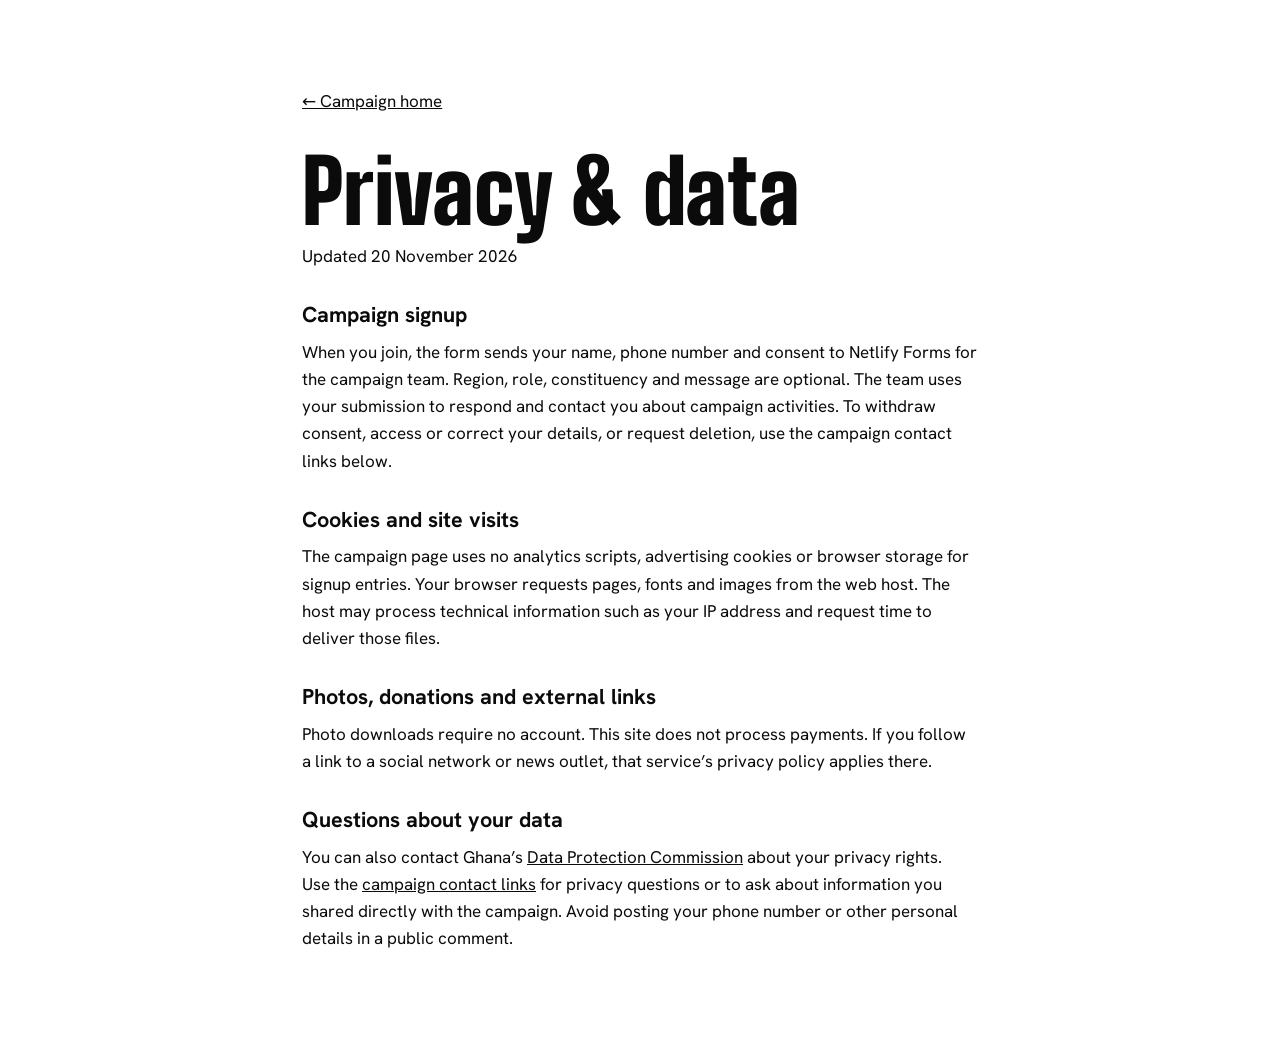
==== commit 3b0a053d: "Add files via upload" ====
--- a/privacy.html
+++ b/privacy.html
@@ -4,6 +4,7 @@
   <meta charset="utf-8" />
   <meta name="viewport" content="width=device-width, initial-scale=1" />
   <title>Privacy &amp; data | Edwin Nii Lantey Vanderpuye</title>
+  <meta name="description" content="How the campaign handles signup details, contact consent, website visits and requests to withdraw or delete your information." />
   <link rel="icon" href="/favicon.ico" />
   <link rel="stylesheet" href="/assets/index-BBf6ueGo.css" />
   <link rel="stylesheet" href="/assets/campaign.css" />
@@ -13,13 +14,14 @@
     <a href="/">← Campaign home</a>
     <h1>Privacy &amp; data</h1>
     <p>Updated <time datetime="2026-11-20">20 November 2026</time></p>
-    <h2>Signup preview</h2>
-    <p>The preview lets you try the signup form using sample details. It asks for a name, phone number and region, with fields for constituency, role and a message. The page checks your entries in your browser. Finishing the preview clears the fields without creating a signup record or sending them to the campaign.</p>
+    <h2>Campaign signup</h2>
+    <p>When you join, the form sends your name, phone number and consent to Netlify Forms for the campaign team. Region, role, constituency and message are optional. The team uses your submission to respond and contact you about campaign activities. To withdraw consent, access or correct your details, or request deletion, use the campaign contact links below.</p>
     <h2>Cookies and site visits</h2>
     <p>The campaign page uses no analytics scripts, advertising cookies or browser storage for signup entries. Your browser requests pages, fonts and images from the web host. The host may process technical information such as your IP address and request time to deliver those files.</p>
     <h2>Photos, donations and external links</h2>
     <p>Photo downloads require no account. This site does not process payments. If you follow a link to a social network or news outlet, that service’s privacy policy applies there.</p>
     <h2>Questions about your data</h2>
+    <p>You can also contact Ghana’s <a href="https://dpc.gov.gh/for-individuals/">Data Protection Commission</a> about your privacy rights.</p>
     <p>Use the <a href="/#join">campaign contact links</a> for privacy questions or to ask about information you shared directly with the campaign. Avoid posting your phone number or other personal details in a public comment.</p>
   </main>
 </body>
--- a/assets/campaign.css
+++ b/assets/campaign.css
@@ -25,7 +25,7 @@
   position: absolute;
   inset: 0;
   z-index: -1;
-  background: url("/img/nii-hero-removebg.png") right bottom / min(36vw, 300px) auto no-repeat;
+  background: url("/img/nii-campaign.webp") right bottom / min(36vw, 300px) auto no-repeat;
   opacity: .14;
   pointer-events: none;
 }
@@ -97,3 +97,19 @@
 .privacy-page { max-width: 72ch; margin-inline: auto; padding: clamp(32px, 7vw, 88px) 22px; line-height: 1.6; }
 .privacy-page h1 { font: 900 clamp(48px, 9vw, 88px)/1 var(--display); margin: 32px 0 8px; }
 .privacy-page h2 { font-size: 1.35rem; margin: 28px 0 6px; }
+.skip-link { position: fixed; top: 0; left: 1rem; z-index: 200; padding: 12px; background: white; color: black; transform: translateY(-120%); }
+.skip-link:focus { transform: none; }
+.join-form .roles input:focus-visible + span, .join-form .f :is(input, select, textarea):focus-visible { outline: 3px solid white; outline-offset: 3px; }
+.join-form .roles span, .bar .btn-join { min-height: 44px; }
+.join .red, .foot .red { color: #ff7382; }
+:focus-visible { outline: 3px solid #0574cc; outline-offset: 3px; box-shadow: 0 0 0 3px white; }
+.bar { background: var(--paper); }
+@media (min-width: 901px) {
+  .record .record-track { width: 100%; overflow-x: auto; padding-bottom: 20px; }
+  .record .record-progress { display: none; }
+}
+.ticker .ticker-track { animation: none; }
+.ticker { overflow-x: auto; }
+@media (prefers-reduced-motion: reduce) {
+  *, *::before, *::after { animation-duration: .01ms !important; animation-iteration-count: 1 !important; transition-duration: .01ms !important; scroll-behavior: auto !important; }
+}
